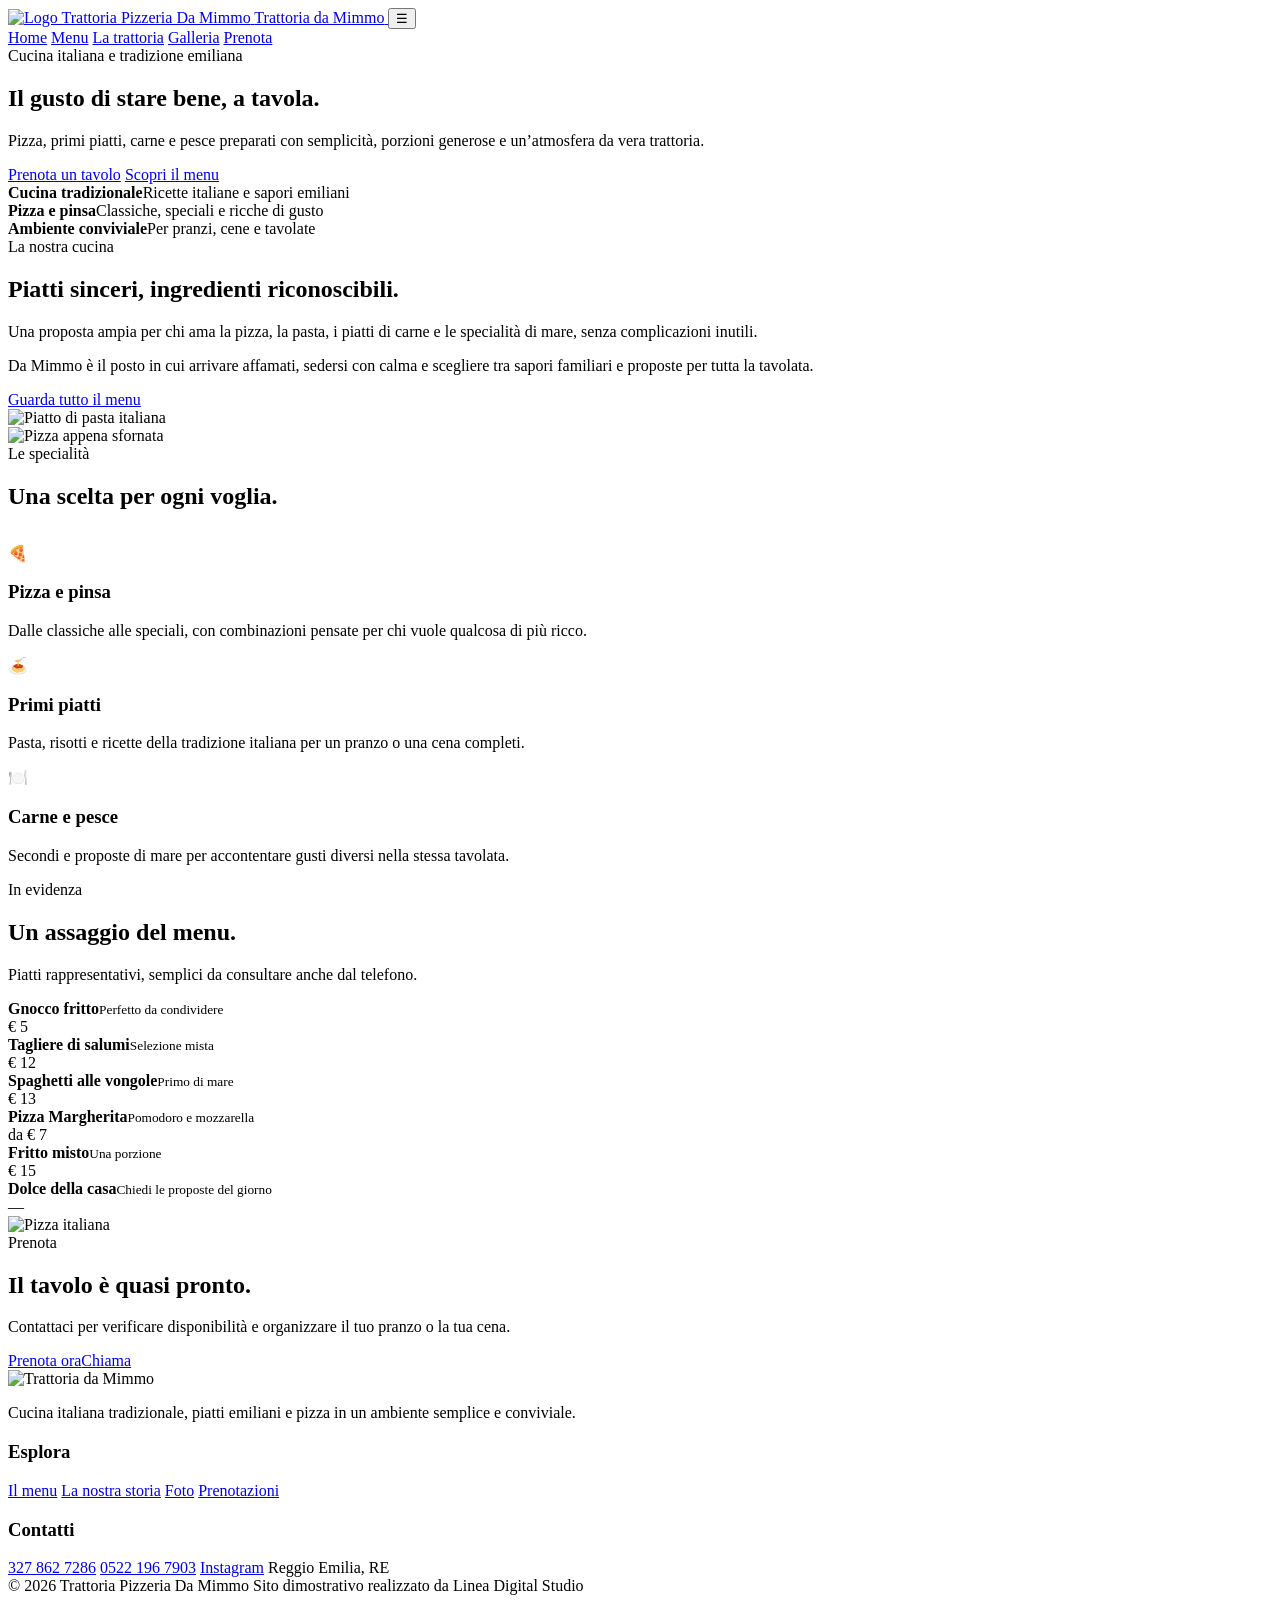
==== index.html @ ab20e0b3 "Add files via upload" ====
<!doctype html>
<html lang="it">
<head>
  <meta charset="utf-8">
  <meta name="viewport" content="width=device-width, initial-scale=1">
  <meta name="description" content="Trattoria Pizzeria Da Mimmo a Reggio Emilia: cucina italiana, pizza e atmosfera conviviale.">
  <title>Trattoria Pizzeria Da Mimmo | Reggio Emilia</title>
  <link rel="icon" href="assets/img/logo-mimmo.png">
  <link rel="stylesheet" href="assets/css/style.css">
</head>
<body>
<header class="site-header">
  <div class="container nav">
    <a class="brand" href="index.html" aria-label="Trattoria da Mimmo, home">
      <img src="assets/img/logo-mimmo.png" alt="Logo Trattoria Pizzeria Da Mimmo">
      <span>Trattoria da Mimmo</span>
    </a>
    <button class="nav-toggle" type="button" aria-label="Apri il menu" aria-expanded="false">☰</button>
    <nav class="nav-links" aria-label="Navigazione principale">
      <a href="index.html">Home</a>
      <a href="menu.html">Menu</a>
      <a href="chi-siamo.html">La trattoria</a>
      <a href="galleria.html">Galleria</a>
      <a href="prenotazioni.html">Prenota</a>
    </nav>
  </div>
</header>
<main>
  <section class="hero">
    <div class="container hero-content">
      <div class="hero-kicker"><i></i> Cucina italiana e tradizione emiliana</div>
      <h1>Il gusto di stare bene, a tavola.</h1>
      <p class="lead">Pizza, primi piatti, carne e pesce preparati con semplicità, porzioni generose e un’atmosfera da vera trattoria.</p>
      <div class="btn-row">
        <a class="btn btn--primary" href="prenotazioni.html">Prenota un tavolo</a>
        <a class="btn btn--ghost" href="menu.html">Scopri il menu</a>
      </div>
    </div>
  </section>

  <div class="container stats">
    <div class="stats-grid reveal">
      <div class="stat"><strong>Cucina tradizionale</strong><span>Ricette italiane e sapori emiliani</span></div>
      <div class="stat"><strong>Pizza e pinsa</strong><span>Classiche, speciali e ricche di gusto</span></div>
      <div class="stat"><strong>Ambiente conviviale</strong><span>Per pranzi, cene e tavolate</span></div>
    </div>
  </div>

  <section class="section">
    <div class="container grid-2">
      <div class="reveal">
        <span class="eyebrow">La nostra cucina</span>
        <h2>Piatti sinceri, ingredienti riconoscibili.</h2>
        <p class="lead">Una proposta ampia per chi ama la pizza, la pasta, i piatti di carne e le specialità di mare, senza complicazioni inutili.</p>
        <p>Da Mimmo è il posto in cui arrivare affamati, sedersi con calma e scegliere tra sapori familiari e proposte per tutta la tavolata.</p>
        <div class="btn-row"><a class="btn btn--dark" href="menu.html">Guarda tutto il menu</a></div>
      </div>
      <div class="image-stack reveal">
        <div class="image-card main"><img src="https://images.unsplash.com/photo-1551183053-bf91a1d81141?auto=format&fit=crop&w=1000&q=85" alt="Piatto di pasta italiana"></div>
        <div class="small"><img src="https://images.unsplash.com/photo-1513104890138-7c749659a591?auto=format&fit=crop&w=700&q=85" alt="Pizza appena sfornata"></div>
      </div>
    </div>
  </section>

  <section class="section band">
    <div class="container">
      <span class="eyebrow">Le specialità</span>
      <h2>Una scelta per ogni voglia.</h2>
      <div class="grid-3" style="margin-top:34px">
        <article class="card feature-card reveal"><div class="feature-icon">🍕</div><h3>Pizza e pinsa</h3><p>Dalle classiche alle speciali, con combinazioni pensate per chi vuole qualcosa di più ricco.</p></article>
        <article class="card feature-card reveal"><div class="feature-icon">🍝</div><h3>Primi piatti</h3><p>Pasta, risotti e ricette della tradizione italiana per un pranzo o una cena completi.</p></article>
        <article class="card feature-card reveal"><div class="feature-icon">🍽️</div><h3>Carne e pesce</h3><p>Secondi e proposte di mare per accontentare gusti diversi nella stessa tavolata.</p></article>
      </div>
    </div>
  </section>

  <section class="section">
    <div class="container grid-2">
      <div class="reveal">
        <span class="eyebrow">In evidenza</span>
        <h2>Un assaggio del menu.</h2>
        <p class="lead">Piatti rappresentativi, semplici da consultare anche dal telefono.</p>
        <div class="menu-preview">
          <div>
            <div class="menu-item"><div><strong>Gnocco fritto</strong><small>Perfetto da condividere</small></div><span class="price">€ 5</span></div>
            <div class="menu-item"><div><strong>Tagliere di salumi</strong><small>Selezione mista</small></div><span class="price">€ 12</span></div>
            <div class="menu-item"><div><strong>Spaghetti alle vongole</strong><small>Primo di mare</small></div><span class="price">€ 13</span></div>
          </div>
          <div>
            <div class="menu-item"><div><strong>Pizza Margherita</strong><small>Pomodoro e mozzarella</small></div><span class="price">da € 7</span></div>
            <div class="menu-item"><div><strong>Fritto misto</strong><small>Una porzione</small></div><span class="price">€ 15</span></div>
            <div class="menu-item"><div><strong>Dolce della casa</strong><small>Chiedi le proposte del giorno</small></div><span class="price">—</span></div>
          </div>
        </div>
      </div>
      <div class="image-card reveal"><img src="https://images.unsplash.com/photo-1574071318508-1cdbab80d002?auto=format&fit=crop&w=1000&q=85" alt="Pizza italiana"></div>
    </div>
  </section>

  <section class="section--tight">
    <div class="container cta reveal">
      <div class="grid-2">
        <div><span class="eyebrow">Prenota</span><h2>Il tavolo è quasi pronto.</h2><p>Contattaci per verificare disponibilità e organizzare il tuo pranzo o la tua cena.</p></div>
        <div class="btn-row" style="justify-content:flex-end"><a class="btn btn--primary" href="prenotazioni.html">Prenota ora</a><a class="btn btn--ghost" href="tel:+393278627286">Chiama</a></div>
      </div>
    </div>
  </section>
</main>
<footer class="site-footer">
  <div class="container footer-grid">
    <div>
      <img class="footer-logo" src="assets/img/logo-mimmo.png" alt="Trattoria da Mimmo">
      <p>Cucina italiana tradizionale, piatti emiliani e pizza in un ambiente semplice e conviviale.</p>
    </div>
    <div>
      <h3>Esplora</h3>
      <div class="footer-links">
        <a href="menu.html">Il menu</a>
        <a href="chi-siamo.html">La nostra storia</a>
        <a href="galleria.html">Foto</a>
        <a href="prenotazioni.html">Prenotazioni</a>
      </div>
    </div>
    <div>
      <h3>Contatti</h3>
      <div class="footer-links">
        <a href="tel:+393278627286">327 862 7286</a>
        <a href="tel:+3905221967903">0522 196 7903</a>
        <a href="https://www.instagram.com/trattoria_pizzeria_da_mimmo/" target="_blank" rel="noopener">Instagram</a>
        <span>Reggio Emilia, RE</span>
      </div>
    </div>
  </div>
  <div class="container footer-bottom">
    <span>© <span id="year">2026</span> Trattoria Pizzeria Da Mimmo</span>
    <span>Sito dimostrativo realizzato da Linea Digital Studio</span>
  </div>
</footer>
<script src="assets/js/main.js"></script>
<script>document.getElementById('year').textContent = new Date().getFullYear();</script>
</body>
</html>
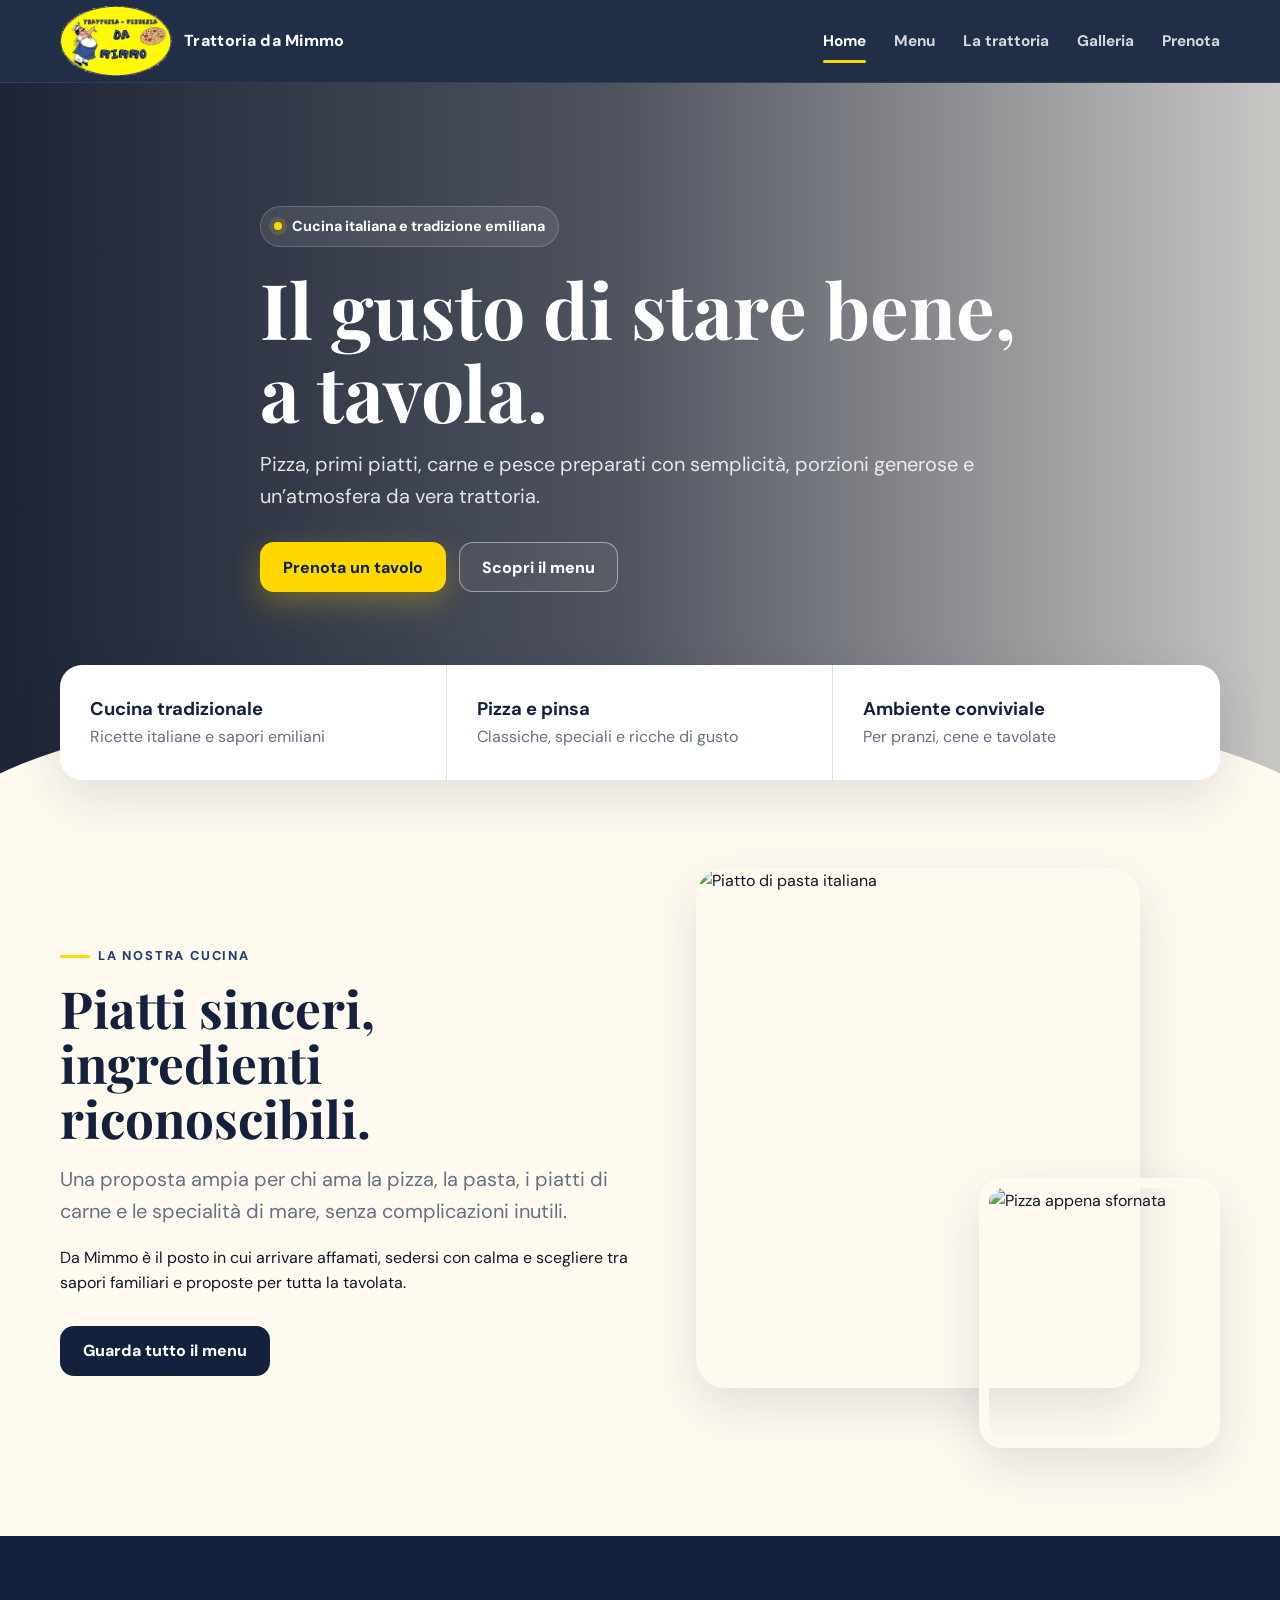
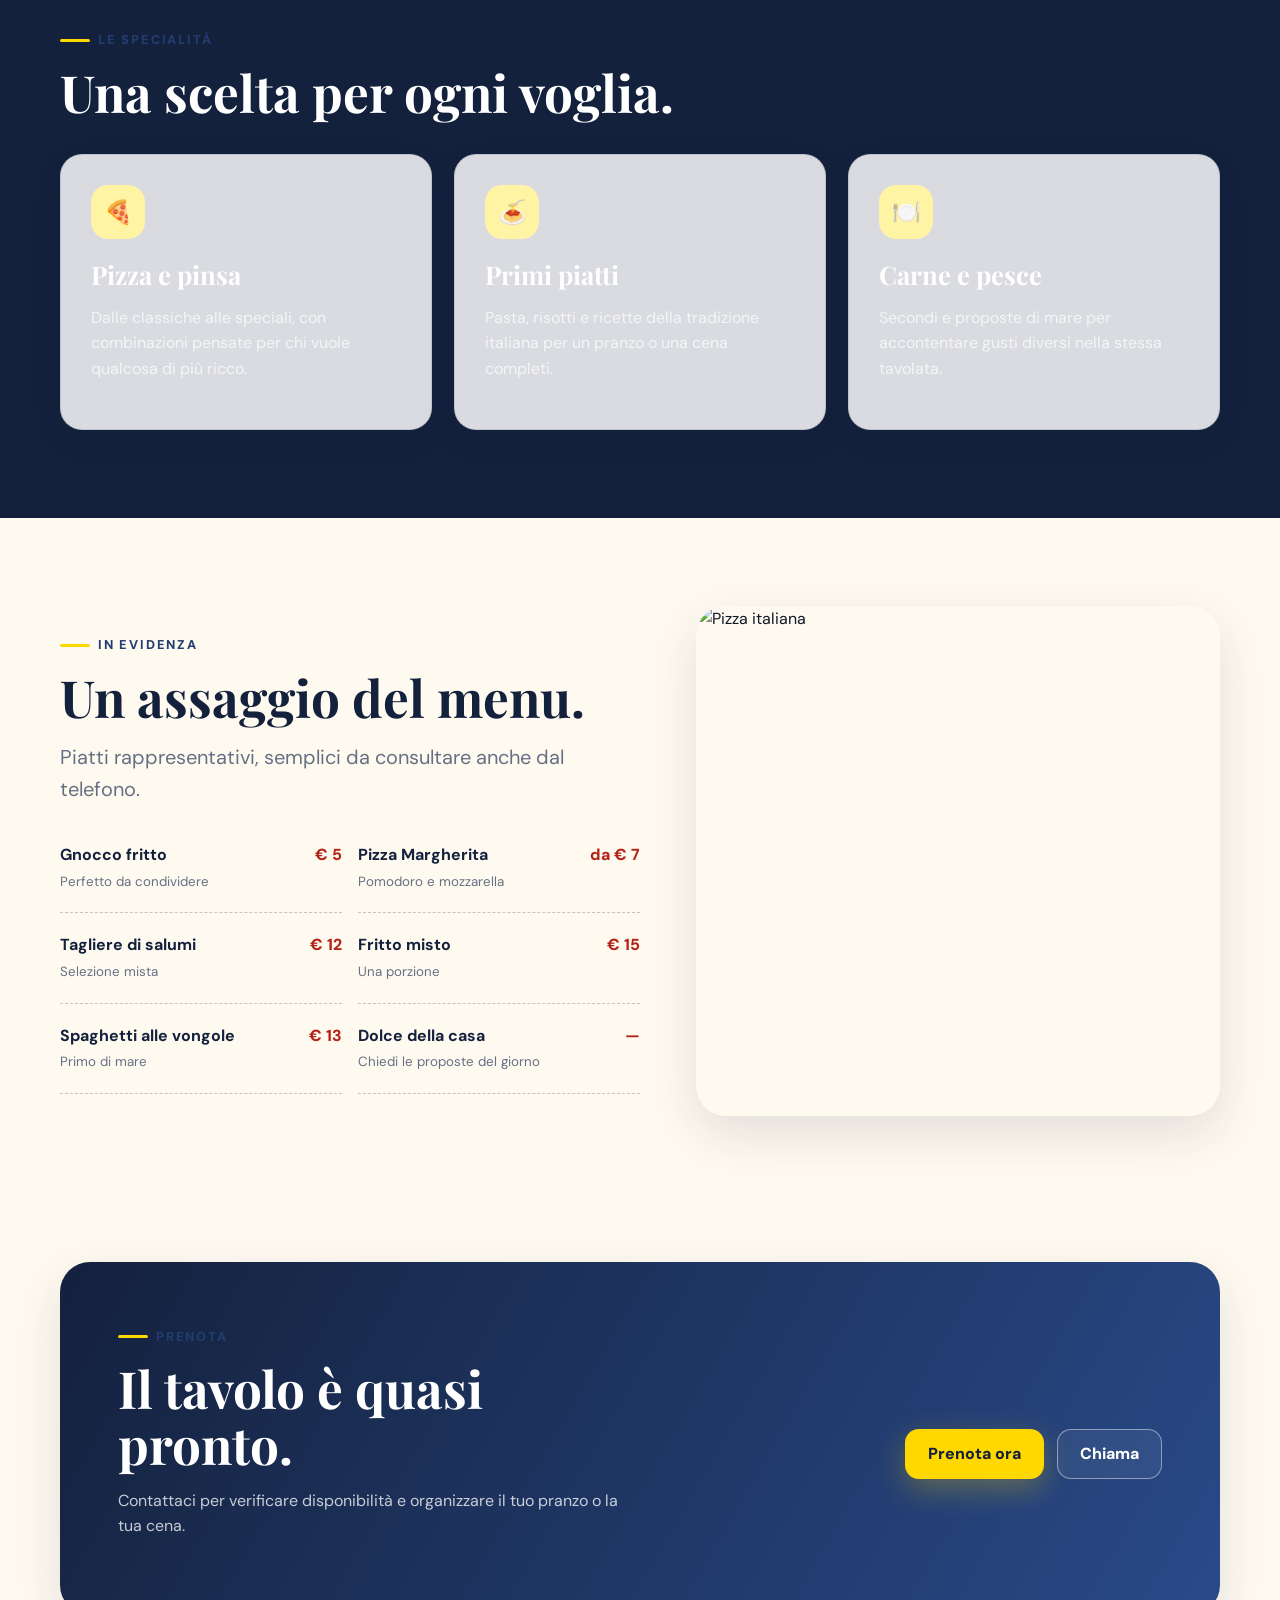
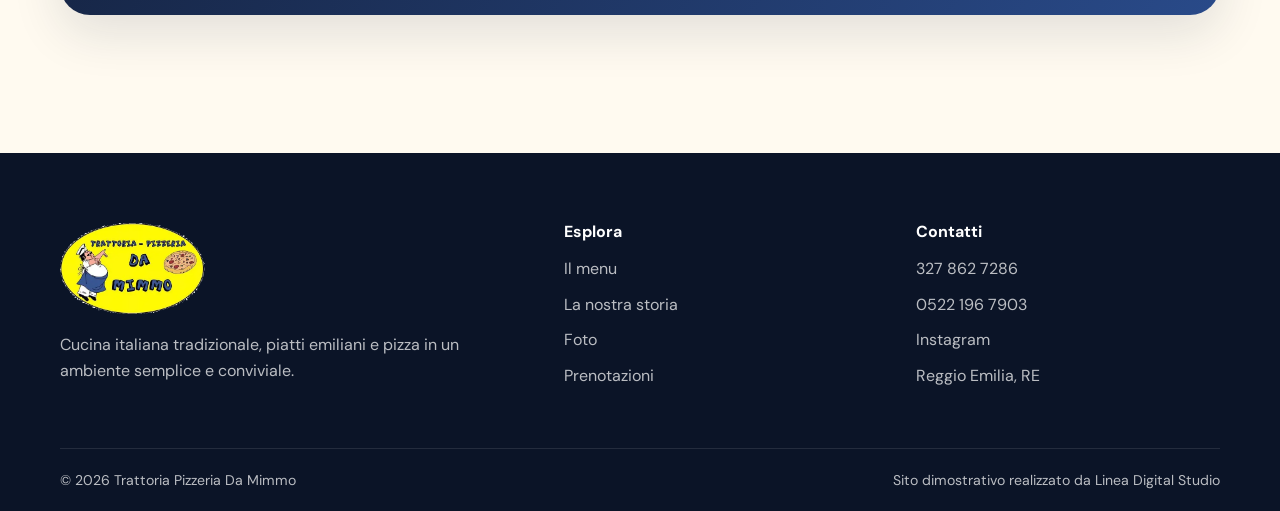
==== commit 18067e22: "Add files via upload" ====
--- a/index.html
+++ b/index.html
@@ -5,14 +5,14 @@
   <meta name="viewport" content="width=device-width, initial-scale=1">
   <meta name="description" content="Trattoria Pizzeria Da Mimmo a Reggio Emilia: cucina italiana, pizza e atmosfera conviviale.">
   <title>Trattoria Pizzeria Da Mimmo | Reggio Emilia</title>
-  <link rel="icon" href="assets/img/logo-mimmo.png">
-  <link rel="stylesheet" href="assets/css/style.css">
+  <link rel="icon" href="logo-mimmo.png">
+  <link rel="stylesheet" href="style.css">
 </head>
 <body>
 <header class="site-header">
   <div class="container nav">
     <a class="brand" href="index.html" aria-label="Trattoria da Mimmo, home">
-      <img src="assets/img/logo-mimmo.png" alt="Logo Trattoria Pizzeria Da Mimmo">
+      <img src="logo-mimmo.png" alt="Logo Trattoria Pizzeria Da Mimmo">
       <span>Trattoria da Mimmo</span>
     </a>
     <button class="nav-toggle" type="button" aria-label="Apri il menu" aria-expanded="false">☰</button>
@@ -109,7 +109,7 @@
 <footer class="site-footer">
   <div class="container footer-grid">
     <div>
-      <img class="footer-logo" src="assets/img/logo-mimmo.png" alt="Trattoria da Mimmo">
+      <img class="footer-logo" src="logo-mimmo.png" alt="Trattoria da Mimmo">
       <p>Cucina italiana tradizionale, piatti emiliani e pizza in un ambiente semplice e conviviale.</p>
     </div>
     <div>
@@ -136,7 +136,7 @@
     <span>Sito dimostrativo realizzato da Linea Digital Studio</span>
   </div>
 </footer>
-<script src="assets/js/main.js"></script>
+<script src="main.js"></script>
 <script>document.getElementById('year').textContent = new Date().getFullYear();</script>
 </body>
 </html>
--- a/style.css
+++ b/style.css
@@ -0,0 +1,397 @@
+@import url('https://fonts.googleapis.com/css2?family=DM+Sans:wght@400;500;600;700&family=Playfair+Display:wght@600;700;800&display=swap');
+
+:root {
+  --ink: #111827;
+  --muted: #667085;
+  --paper: #fffaf0;
+  --white: #ffffff;
+  --blue: #14213d;
+  --blue-2: #233d72;
+  --yellow: #ffd800;
+  --yellow-soft: #fff4a3;
+  --red: #b42318;
+  --line: rgba(20, 33, 61, 0.13);
+  --shadow: 0 18px 50px rgba(20, 33, 61, 0.12);
+  --radius: 22px;
+  --container: min(1160px, calc(100% - 36px));
+}
+
+* { box-sizing: border-box; }
+html { scroll-behavior: smooth; }
+body {
+  margin: 0;
+  color: var(--ink);
+  background: var(--paper);
+  font-family: "DM Sans", system-ui, -apple-system, BlinkMacSystemFont, "Segoe UI", sans-serif;
+  line-height: 1.6;
+}
+img { max-width: 100%; display: block; }
+a { color: inherit; text-decoration: none; }
+button, input, textarea, select { font: inherit; }
+
+.container { width: var(--container); margin-inline: auto; }
+.section { padding: 88px 0; }
+.section--tight { padding: 58px 0; }
+.eyebrow {
+  display: inline-flex;
+  gap: 8px;
+  align-items: center;
+  margin-bottom: 14px;
+  color: var(--blue-2);
+  font-size: 0.8rem;
+  font-weight: 800;
+  letter-spacing: 0.14em;
+  text-transform: uppercase;
+}
+.eyebrow::before {
+  content: "";
+  width: 30px;
+  height: 3px;
+  border-radius: 99px;
+  background: var(--yellow);
+}
+h1, h2, h3 {
+  margin: 0 0 16px;
+  color: var(--blue);
+  font-family: "Playfair Display", Georgia, serif;
+  line-height: 1.08;
+}
+h1 { font-size: clamp(2.6rem, 6vw, 5.8rem); }
+h2 { font-size: clamp(2rem, 4vw, 3.6rem); }
+h3 { font-size: clamp(1.25rem, 2vw, 1.65rem); }
+p { margin: 0 0 18px; }
+.lead { max-width: 720px; color: var(--muted); font-size: clamp(1.05rem, 2vw, 1.25rem); }
+
+.site-header {
+  position: sticky;
+  top: 0;
+  z-index: 100;
+  border-bottom: 1px solid rgba(255,255,255,.08);
+  background: rgba(20,33,61,.94);
+  backdrop-filter: blur(14px);
+}
+.nav {
+  min-height: 82px;
+  display: flex;
+  align-items: center;
+  justify-content: space-between;
+  gap: 24px;
+}
+.brand { display: inline-flex; align-items: center; gap: 12px; }
+.brand img { width: 112px; height: auto; }
+.brand span { color: #fff; font-weight: 800; letter-spacing: .02em; }
+.nav-links { display: flex; align-items: center; gap: 28px; }
+.nav-links a {
+  position: relative;
+  color: rgba(255,255,255,.82);
+  font-weight: 700;
+  font-size: .96rem;
+}
+.nav-links a:hover,
+.nav-links a.active { color: #fff; }
+.nav-links a.active::after {
+  content: "";
+  position: absolute;
+  left: 0;
+  right: 0;
+  bottom: -10px;
+  height: 3px;
+  border-radius: 99px;
+  background: var(--yellow);
+}
+.nav-toggle {
+  display: none;
+  width: 46px;
+  height: 46px;
+  border: 1px solid rgba(255,255,255,.22);
+  border-radius: 14px;
+  background: transparent;
+  color: #fff;
+  cursor: pointer;
+}
+
+.btn-row { display: flex; flex-wrap: wrap; gap: 13px; margin-top: 30px; }
+.btn {
+  display: inline-flex;
+  align-items: center;
+  justify-content: center;
+  gap: 9px;
+  min-height: 50px;
+  padding: 0 22px;
+  border: 1px solid transparent;
+  border-radius: 14px;
+  font-weight: 800;
+  transition: .2s ease;
+}
+.btn:hover { transform: translateY(-2px); }
+.btn--primary { background: var(--yellow); color: var(--blue); box-shadow: 0 10px 30px rgba(255,216,0,.28); }
+.btn--dark { background: var(--blue); color: #fff; }
+.btn--ghost { border-color: rgba(255,255,255,.45); color: #fff; background: rgba(255,255,255,.06); }
+.btn--outline { border-color: var(--blue); color: var(--blue); background: transparent; }
+
+.hero {
+  position: relative;
+  min-height: 720px;
+  display: grid;
+  align-items: center;
+  overflow: hidden;
+  color: #fff;
+  background:
+    linear-gradient(90deg, rgba(10,18,38,.92) 0%, rgba(10,18,38,.72) 48%, rgba(10,18,38,.22) 100%),
+    url('https://images.unsplash.com/photo-1574071318508-1cdbab80d002?auto=format&fit=crop&w=1800&q=85') center/cover;
+}
+.hero::after {
+  content: "";
+  position: absolute;
+  inset: auto -5% -190px;
+  height: 310px;
+  border-radius: 50% 50% 0 0;
+  background: var(--paper);
+}
+.hero-content { position: relative; z-index: 2; max-width: 760px; padding: 92px 0 180px; }
+.hero .eyebrow, .hero h1 { color: #fff; }
+.hero .lead { color: rgba(255,255,255,.86); }
+.hero-kicker {
+  display: inline-flex;
+  align-items: center;
+  gap: 10px;
+  padding: 8px 13px;
+  border: 1px solid rgba(255,255,255,.18);
+  border-radius: 999px;
+  background: rgba(255,255,255,.09);
+  color: #fff;
+  font-weight: 700;
+  font-size: .9rem;
+  margin-bottom: 20px;
+}
+.hero-kicker i { width: 8px; height: 8px; border-radius: 50%; background: var(--yellow); box-shadow: 0 0 0 5px rgba(255,216,0,.14); }
+
+.stats {
+  position: relative;
+  z-index: 3;
+  margin-top: -138px;
+}
+.stats-grid {
+  display: grid;
+  grid-template-columns: repeat(3, 1fr);
+  overflow: hidden;
+  border-radius: var(--radius);
+  background: #fff;
+  box-shadow: var(--shadow);
+}
+.stat { padding: 30px; border-right: 1px solid var(--line); }
+.stat:last-child { border-right: 0; }
+.stat strong { display: block; color: var(--blue); font-size: 1.15rem; }
+.stat span { color: var(--muted); }
+
+.grid-2 { display: grid; grid-template-columns: 1.05fr .95fr; gap: 56px; align-items: center; }
+.grid-3 { display: grid; grid-template-columns: repeat(3, 1fr); gap: 22px; }
+.card {
+  border: 1px solid var(--line);
+  border-radius: var(--radius);
+  background: rgba(255,255,255,.84);
+  box-shadow: 0 10px 36px rgba(20,33,61,.06);
+}
+.feature-card { padding: 30px; }
+.feature-icon {
+  width: 54px;
+  height: 54px;
+  display: grid;
+  place-items: center;
+  margin-bottom: 22px;
+  border-radius: 17px;
+  background: var(--yellow-soft);
+  color: var(--blue);
+  font-size: 1.45rem;
+  font-weight: 900;
+}
+.feature-card p { color: var(--muted); }
+
+.image-card {
+  min-height: 510px;
+  overflow: hidden;
+  border-radius: 30px;
+  box-shadow: var(--shadow);
+}
+.image-card img { width: 100%; height: 100%; object-fit: cover; }
+.image-stack { position: relative; min-height: 580px; }
+.image-stack .main { position: absolute; inset: 0 80px 60px 0; }
+.image-stack .small {
+  position: absolute;
+  right: 0;
+  bottom: 0;
+  width: 46%;
+  height: 270px;
+  border: 10px solid var(--paper);
+  border-radius: 24px;
+  overflow: hidden;
+  box-shadow: var(--shadow);
+}
+.image-stack img { width: 100%; height: 100%; object-fit: cover; }
+
+.band { background: var(--blue); color: #fff; }
+.band h2, .band h3 { color: #fff; }
+.band p { color: rgba(255,255,255,.72); }
+
+.menu-preview { display: grid; grid-template-columns: repeat(2, 1fr); gap: 16px; }
+.menu-item {
+  display: flex;
+  justify-content: space-between;
+  gap: 20px;
+  padding: 19px 0;
+  border-bottom: 1px dashed rgba(20,33,61,.25);
+}
+.menu-item strong { display: block; color: var(--blue); }
+.menu-item small { color: var(--muted); }
+.price { white-space: nowrap; color: var(--red); font-weight: 800; }
+
+.gallery-grid {
+  display: grid;
+  grid-template-columns: 1.2fr .8fr .8fr;
+  grid-auto-rows: 250px;
+  gap: 16px;
+}
+.gallery-grid figure {
+  margin: 0;
+  overflow: hidden;
+  border-radius: 20px;
+  background: #ddd;
+}
+.gallery-grid figure:first-child { grid-row: span 2; }
+.gallery-grid img { width: 100%; height: 100%; object-fit: cover; transition: transform .35s ease; }
+.gallery-grid figure:hover img { transform: scale(1.04); }
+
+.page-hero {
+  position: relative;
+  min-height: 420px;
+  display: grid;
+  align-items: end;
+  color: #fff;
+  background-position: center;
+  background-size: cover;
+}
+.page-hero::before { content: ""; position: absolute; inset: 0; background: linear-gradient(90deg, rgba(10,18,38,.9), rgba(10,18,38,.35)); }
+.page-hero .container { position: relative; z-index: 1; padding-bottom: 66px; }
+.page-hero h1 { color: #fff; font-size: clamp(2.6rem, 6vw, 5rem); }
+.page-hero p { max-width: 700px; color: rgba(255,255,255,.82); font-size: 1.15rem; }
+.page-hero--menu { background-image: url('https://images.unsplash.com/photo-1551183053-bf91a1d81141?auto=format&fit=crop&w=1800&q=85'); }
+.page-hero--about { background-image: url('https://images.unsplash.com/photo-1552566626-52f8b828add9?auto=format&fit=crop&w=1800&q=85'); }
+.page-hero--gallery { background-image: url('https://images.unsplash.com/photo-1547592180-85f173990554?auto=format&fit=crop&w=1800&q=85'); }
+.page-hero--contact { background-image: url('https://images.unsplash.com/photo-1513104890138-7c749659a591?auto=format&fit=crop&w=1800&q=85'); }
+
+.menu-section { padding: 38px 0; }
+.menu-section + .menu-section { border-top: 1px solid var(--line); }
+.menu-columns { display: grid; grid-template-columns: repeat(2, 1fr); gap: 0 42px; }
+.menu-note { padding: 20px 24px; border-left: 5px solid var(--yellow); border-radius: 0 14px 14px 0; background: #fff; color: var(--muted); }
+
+.timeline { display: grid; gap: 18px; }
+.timeline-item { display: grid; grid-template-columns: 78px 1fr; gap: 20px; }
+.timeline-year {
+  width: 66px;
+  height: 66px;
+  display: grid;
+  place-items: center;
+  border-radius: 50%;
+  background: var(--yellow);
+  color: var(--blue);
+  font-weight: 900;
+}
+.timeline-content { padding: 7px 0 26px; border-bottom: 1px solid var(--line); }
+
+.contact-grid { display: grid; grid-template-columns: .9fr 1.1fr; gap: 28px; align-items: start; }
+.contact-card { padding: 30px; }
+.contact-list { display: grid; gap: 18px; margin: 24px 0; }
+.contact-list a, .contact-list div { display: flex; gap: 12px; align-items: flex-start; }
+.contact-list b { color: var(--blue); }
+.form-grid { display: grid; grid-template-columns: repeat(2, 1fr); gap: 15px; }
+.form-field { display: grid; gap: 7px; }
+.form-field--full { grid-column: 1 / -1; }
+label { color: var(--blue); font-weight: 700; }
+input, textarea, select {
+  width: 100%;
+  border: 1px solid var(--line);
+  border-radius: 13px;
+  background: #fff;
+  color: var(--ink);
+  padding: 14px 15px;
+  outline: none;
+}
+input:focus, textarea:focus, select:focus { border-color: var(--blue-2); box-shadow: 0 0 0 4px rgba(35,61,114,.1); }
+textarea { min-height: 130px; resize: vertical; }
+.map-box {
+  min-height: 360px;
+  display: grid;
+  place-items: center;
+  padding: 30px;
+  border-radius: var(--radius);
+  color: #fff;
+  text-align: center;
+  background:
+    linear-gradient(rgba(20,33,61,.75), rgba(20,33,61,.75)),
+    url('https://images.unsplash.com/photo-1524661135-423995f22d0b?auto=format&fit=crop&w=1200&q=80') center/cover;
+}
+
+.cta {
+  padding: 58px;
+  border-radius: 30px;
+  background: linear-gradient(120deg, var(--blue), #294a89);
+  color: #fff;
+  box-shadow: var(--shadow);
+}
+.cta h2 { color: #fff; }
+.cta p { color: rgba(255,255,255,.76); }
+
+.site-footer { margin-top: 80px; background: #0b1427; color: rgba(255,255,255,.72); }
+.footer-grid { display: grid; grid-template-columns: 1.2fr .8fr .8fr; gap: 48px; padding: 70px 0 46px; }
+.footer-logo { width: 145px; margin-bottom: 18px; }
+.site-footer h3 { color: #fff; font-family: "DM Sans", sans-serif; font-size: 1rem; }
+.footer-links { display: grid; gap: 10px; }
+.footer-links a:hover { color: var(--yellow); }
+.footer-bottom { display: flex; justify-content: space-between; gap: 20px; padding: 20px 0; border-top: 1px solid rgba(255,255,255,.1); font-size: .88rem; }
+
+.reveal { opacity: 0; transform: translateY(18px); transition: .65s ease; }
+.reveal.visible { opacity: 1; transform: none; }
+
+@media (max-width: 900px) {
+  .nav-toggle { display: grid; place-items: center; }
+  .nav-links {
+    position: absolute;
+    top: 82px;
+    left: 18px;
+    right: 18px;
+    display: none;
+    padding: 18px;
+    border-radius: 18px;
+    background: var(--blue);
+    box-shadow: var(--shadow);
+  }
+  .nav-links.open { display: grid; gap: 18px; }
+  .nav-links a.active::after { display: none; }
+  .brand span { display: none; }
+  .hero { min-height: 650px; background-position: 60% center; }
+  .hero-content { padding-top: 72px; }
+  .stats-grid, .grid-3, .footer-grid { grid-template-columns: 1fr; }
+  .stat { border-right: 0; border-bottom: 1px solid var(--line); }
+  .stat:last-child { border-bottom: 0; }
+  .grid-2, .contact-grid { grid-template-columns: 1fr; }
+  .image-stack { min-height: 470px; }
+  .gallery-grid { grid-template-columns: 1fr 1fr; grid-auto-rows: 220px; }
+  .gallery-grid figure:first-child { grid-column: 1 / -1; grid-row: auto; }
+  .menu-columns { grid-template-columns: 1fr; }
+}
+
+@media (max-width: 600px) {
+  :root { --container: min(100% - 24px, 1160px); }
+  .section { padding: 68px 0; }
+  .hero { min-height: 650px; }
+  .hero-content { padding-bottom: 150px; }
+  .stats { margin-top: -116px; }
+  .image-stack .main { inset: 0 28px 80px 0; }
+  .image-stack .small { width: 55%; height: 220px; }
+  .gallery-grid { grid-template-columns: 1fr; grid-auto-rows: 240px; }
+  .gallery-grid figure:first-child { grid-column: auto; }
+  .form-grid { grid-template-columns: 1fr; }
+  .form-field--full { grid-column: auto; }
+  .cta { padding: 34px 24px; }
+  .footer-bottom { flex-direction: column; }
+}
